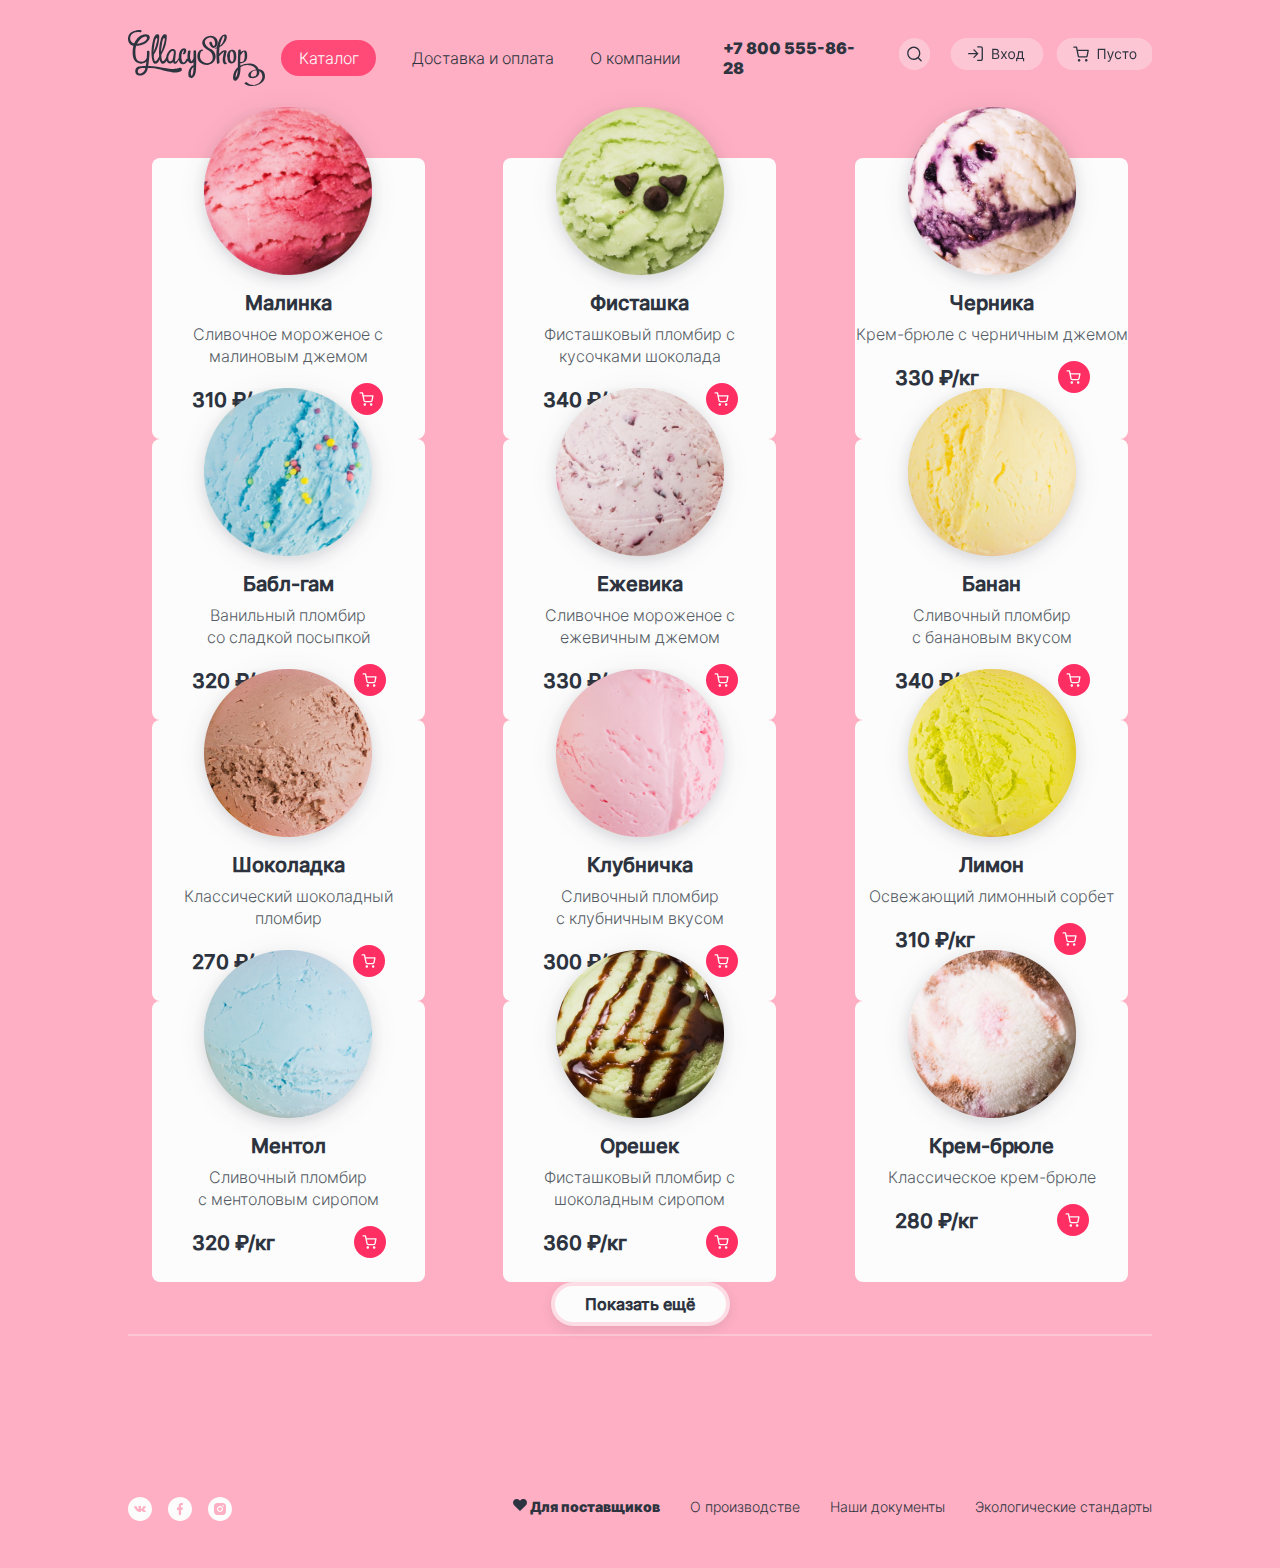
==== ice_cream_card/katalog.html @ b9f2fcd9 "макет" ====
<!DOCTYPE html>
<html lang="ru">
<head>
    <meta charset="UTF-8">
    <meta name="viewport" content="width=device-width, initial-scale=1.0">
    <title>Ice cream</title>
    <link rel="stylesheet" href="style.css">
</head>

<body>

    <header class="header">
        <div class="header-inner">
            <img class="header-inner__logo" src="images/header/logo.svg" alt="">

            <nav class="header-nav">
                <button id="header-nav__active" class="header-nav__link">Каталог</button>
                <a class="header-nav__link" href="#">Доставка и оплата</a>
                <a class="header-nav__link" href="#">О компании</a>
            </nav>

            <div class="header-authorization">
                <div class="header-authorization__phone">+7 800 555-86-28</div>
                <button class="header-authorization__search"></button>
                <button class="header-authorization__entrance"></button>
                <button class="header-authorization__basket"></button>
            </div> 
        </div> <!--header-inner-->
    </header>
    
    <div class="card-container">

        <div class="card-item">
            <div class="card-item__img">
                <img src="images/main/card/ice_cream1.svg" alt="">
            </div>
            <div class="card-item__title">Малинка</div>
            <div class="card-item__text">Сливочное мороженое с малиновым джемом</div>
            <div class="card-item__price_block">
                <span class="card-item__price">310 ₽/кг</span>
                <button class="card-item__btn">
                    <img src="images/main/card/icon.svg" alt="">
                </button>
            </div>
        </div>

        <div class="card-item">
            <div class="card-item__img">
                <img src="images/main/card/ice_cream2.svg" alt="">
            </div>
            <div class="card-item__title">Фисташка</div>
            <div class="card-item__text">Фисташковый пломбир с кусочками шоколада</div>
            <div class="card-item__price_block">
                <span class="card-item__price">340 ₽/кг</span>
                <button class="card-item__btn">
                    <img src="images/main/card/icon.svg" alt="">
                </button>
            </div>
        </div>

        <div class="card-item">
            <div class="card-item__img">
                <img src="images/main/card/ice_cream3.svg" alt="">
            </div>
            <div class="card-item__title">Черника</div>
            <div class="card-item__text">Крем-брюле с черничным джемом</div>
            <div class="card-item__price_block">
                <span class="card-item__price">330 ₽/кг</span>
                <button class="card-item__btn">
                    <img src="images/main/card/icon.svg" alt="">
                </button>
            </div>
        </div>

        <div class="card-item">
            <div class="card-item__img">
                <img src="images/main/card/ice_cream4.svg" alt="">
            </div>
            <div class="card-item__title">Бабл-гам</div>
            <div class="card-item__text">Ванильный пломбир <br> со сладкой посыпкой</div>
            <div class="card-item__price_block">
                <span class="card-item__price">320 ₽/кг</span>
                <button class="card-item__btn">
                    <img src="images/main/card/icon.svg" alt="">
                </button>
            </div>
        </div>

        <div class="card-item">
            <div class="card-item__img">
                <img src="images/main/card/ice_cream5.svg" alt="">
            </div>
            <div class="card-item__title">Ежевика</div>
            <div class="card-item__text">Сливочное мороженое с ежевичным джемом</div>
            <div class="card-item__price_block">
                <span class="card-item__price">330 ₽/кг</span>
                <button class="card-item__btn">
                    <img src="images/main/card/icon.svg" alt="">
                </button>
            </div>
        </div>

        <div class="card-item">
            <div class="card-item__img">
                <img src="images/main/card/ice_cream6.svg" alt="">
            </div>
            <div class="card-item__title">Банан</div>
            <div class="card-item__text">Сливочный пломбир <br> с банановым вкусом</div>
            <div class="card-item__price_block">
                <span class="card-item__price">340 ₽/кг</span>
                <button class="card-item__btn">
                    <img src="images/main/card/icon.svg" alt="">
                </button>
            </div>
        </div>

        <div class="card-item">
            <div class="card-item__img">
                <img src="images/main/card/ice_cream7.svg" alt="">
            </div>
            <div class="card-item__title">Шоколадка</div>
            <div class="card-item__text">Классический шоколадный пломбир</div>
            <div class="card-item__price_block">
                <span class="card-item__price">270 ₽/кг</span>
                <button class="card-item__btn">
                    <img src="images/main/card/icon.svg" alt="">
                </button>
            </div>
        </div>

        <div class="card-item">
            <div class="card-item__img">
                <img src="images/main/card/ice_cream8.svg" alt="">
            </div>
            <div class="card-item__title">Клубничка</div>
            <div class="card-item__text">Сливочный пломбир <br> с клубничным вкусом</div>
            <div class="card-item__price_block">
                <span class="card-item__price">300 ₽/кг</span>
                <button class="card-item__btn">
                    <img src="images/main/card/icon.svg" alt="">
                </button>
            </div>
        </div>

        <div class="card-item">
            <div class="card-item__img">
                <img src="images/main/card/ice_cream9.svg" alt="">
            </div>
            <div class="card-item__title">Лимон</div>
            <div class="card-item__text">Освежающий лимонный сорбет</div>
            <div class="card-item__price_block">
                <span class="card-item__price">310 ₽/кг</span>
                <button class="card-item__btn">
                    <img src="images/main/card/icon.svg" alt="">
                </button>
            </div>
        </div>

        <div class="card-item">
            <div class="card-item__img">
                <img src="images/main/card/ice_cream10.svg" alt="">
            </div>
            <div class="card-item__title">Ментол</div>
            <div class="card-item__text">Сливочный пломбир <br> с ментоловым сиропом</div>
            <div class="card-item__price_block">
                <span class="card-item__price">320 ₽/кг</span>
                <button class="card-item__btn">
                    <img src="images/main/card/icon.svg" alt="">
                </button>
            </div>
        </div>

        <div class="card-item">
            <div class="card-item__img">
                <img src="images/main/card/ice_cream11.svg" alt="">
            </div>
            <div class="card-item__title">Орешек</div>
            <div class="card-item__text">Фисташковый пломбир с шоколадным сиропом</div>
            <div class="card-item__price_block">
                <span class="card-item__price">360 ₽/кг</span>
                <button class="card-item__btn">
                    <img src="images/main/card/icon.svg" alt="">
                </button>
            </div>
        </div>

        <div class="card-item">
            <div class="card-item__img">
                <img src="images/main/card/ice_cream12.svg" alt="">
            </div>
            <div class="card-item__title">Крем-брюле</div>
            <div class="card-item__text">Классическое крем-брюле </div>
            <div class="card-item__price_block">
                <span class="card-item__price">280 ₽/кг</span>
                <button class="card-item__btn">
                    <img src="images/main/card/icon.svg" alt="">
                </button>
            </div>
        </div>

        <div class="pagination">
            <button class="pagination_btn">Показать ещё</button>
        </div>

        <hr class="line">

    </div> <!--Container-->

    <footer class="footer">

        <!--поменять ссылки на btn или img -->

        <div class="social">

            <a class="social_item" href="#">
                <svg width="24" height="24" viewBox="0 0 24 24" fill="none" xmlns="http://www.w3.org/2000/svg">
                <path fill-rule="evenodd" clip-rule="evenodd" d="M24 12C24 18.6274 18.6274 24 12 24C5.37258 24 0 18.6274 0 12C0 5.37258 5.37258 0 12 0C18.6274 0 24 5.37258 24 12ZM12.5884 14.9749H11.8711C11.8711 14.9749 10.2885 15.0584 8.89479 13.7867C7.37486 12.3995 6.03249 9.64702 6.03249 9.64702C6.03249 9.64702 5.95511 9.46654 6.03917 9.3793C6.13366 9.28121 6.39106 9.27493 6.39106 9.27493L8.10567 9.26508C8.10567 9.26508 8.26727 9.28878 8.38294 9.36317C8.47824 9.42457 8.53167 9.53936 8.53167 9.53936C8.53167 9.53936 8.80878 10.1536 9.17581 10.7093C9.89212 11.7942 10.2258 12.0315 10.469 11.9152C10.8233 11.7458 10.7171 10.3816 10.7171 10.3816C10.7171 10.3816 10.7236 9.88646 10.5387 9.66601C10.3955 9.4951 10.1254 9.44527 10.0062 9.43128C9.90971 9.42 10.0681 9.22367 10.2733 9.13558C10.5819 9.00308 11.1268 8.99551 11.7706 9.00136C12.2722 9.00579 12.4165 9.0332 12.6127 9.07475C13.0677 9.17105 13.0536 9.47963 13.0229 10.1454C13.0138 10.3444 13.0032 10.5752 13.0032 10.8418C13.0032 10.9018 13.0012 10.9657 12.9991 11.0315C12.9885 11.3725 12.9763 11.7629 13.2324 11.908C13.3637 11.9822 13.6849 11.9191 14.4884 10.7233C14.8693 10.1566 15.1549 9.49024 15.1549 9.49024C15.1549 9.49024 15.2173 9.37145 15.3142 9.32048C15.4134 9.26851 15.5472 9.2845 15.5472 9.2845L17.3515 9.27465C17.3515 9.27465 17.8937 9.21796 17.9815 9.43242C18.0735 9.65758 17.7788 10.1833 17.0417 11.0444C16.3463 11.8567 16.006 12.1587 16.0328 12.4236C16.0527 12.6198 16.2739 12.7957 16.7015 13.1436C17.5897 13.8661 17.8264 14.2455 17.8827 14.3357C17.8872 14.343 17.8906 14.3484 17.893 14.3519C18.2905 14.9296 17.4522 14.9749 17.4522 14.9749L15.8497 14.9944C15.8497 14.9944 15.5053 15.0543 15.0521 14.7814C14.8151 14.6388 14.5833 14.406 14.3626 14.1842C14.0251 13.8451 13.7131 13.5316 13.4469 13.6056C13.0002 13.7298 13.0143 14.5734 13.0143 14.5734C13.0143 14.5734 13.0175 14.7536 12.9157 14.8495C12.8051 14.954 12.5884 14.9749 12.5884 14.9749Z" fill="#FCFCFC"/>
                </svg>
            </a>

            <a class="social_item" href="#">
                <svg width="24" height="24" viewBox="0 0 24 24" fill="none" xmlns="http://www.w3.org/2000/svg">
                <path fill-rule="evenodd" clip-rule="evenodd" d="M24 12C24 18.6274 18.6274 24 12 24C5.37258 24 0 18.6274 0 12C0 5.37258 5.37258 0 12 0C18.6274 0 24 5.37258 24 12ZM14.4286 12.9H13V18H10.7143V12.9H9V10.5H10.7143V8.82C10.7143 6.9942 11.816 6 13.3674 6C14.1103 6 14.8137 6.0582 15 6.084V8.1H14.1429C13 8.1 13 8.682 13 9.3V10.5H15L14.4286 12.9Z" fill="#FCFCFC"/>
                </svg>
            </a>

            <a class="social_item" href="#">
                <svg width="24" height="24" viewBox="0 0 24 24" fill="none" xmlns="http://www.w3.org/2000/svg">
                <path fill-rule="evenodd" clip-rule="evenodd" d="M24 12C24 18.6274 18.6274 24 12 24C5.37258 24 0 18.6274 0 12C0 5.37258 5.37258 0 12 0C18.6274 0 24 5.37258 24 12ZM14.4732 6.036C13.8336 6.006 13.6302 6 12 6C10.3698 6 10.1664 6.0078 9.5268 6.036C8.8872 6.066 8.4528 6.1662 8.07 6.315C7.66946 6.46544 7.3066 6.70154 7.0068 7.0068C6.70128 7.30639 6.46514 7.66931 6.315 8.07C6.1662 8.4528 6.066 8.8872 6.036 9.5268C6.006 10.1664 6 10.3698 6 12C6 13.6302 6.0078 13.8336 6.036 14.4732C6.066 15.1122 6.1662 15.5478 6.315 15.93C6.46556 16.3305 6.70164 16.6933 7.0068 16.9932C7.30652 17.2986 7.6694 17.5347 8.07 17.685C8.4528 17.8332 8.8878 17.934 9.5268 17.964C10.1664 17.994 10.3698 18 12 18C13.6302 18 13.8336 17.9922 14.4732 17.964C15.1122 17.934 15.5478 17.8332 15.93 17.685C16.3304 17.5343 16.6932 17.2982 16.9932 16.9932C17.2987 16.6936 17.5348 16.3307 17.685 15.93C17.8332 15.5472 17.934 15.1122 17.964 14.4732C17.994 13.8336 18 13.6302 18 12C18 10.3698 17.9922 10.1664 17.964 9.5268C17.934 8.8878 17.8332 8.4522 17.685 8.07C17.5344 7.66955 17.2983 7.30674 16.9932 7.0068C16.6596 6.6738 16.326 6.4674 15.93 6.315C15.5472 6.1662 15.1122 6.066 14.4732 6.036ZM9.87868 9.87868C10.4413 9.31607 11.2044 9 12 9C12.7956 9 13.5587 9.31607 14.1213 9.87868C14.6839 10.4413 15 11.2044 15 12C15 12.7956 14.6839 13.5587 14.1213 14.1213C13.5587 14.6839 12.7956 15 12 15C11.2044 15 10.4413 14.6839 9.87868 14.1213C9.31607 13.5587 9 12.7956 9 12C9 11.2044 9.31607 10.4413 9.87868 9.87868ZM15.6803 8.31967C15.821 8.46032 15.9 8.65109 15.9 8.85C15.9 9.04891 15.821 9.23968 15.6803 9.38033C15.5397 9.52098 15.3489 9.6 15.15 9.6C14.9511 9.6 14.7603 9.52098 14.6197 9.38033C14.479 9.23968 14.4 9.04891 14.4 8.85C14.4 8.65109 14.479 8.46032 14.6197 8.31967C14.7603 8.17902 14.9511 8.1 15.15 8.1C15.3489 8.1 15.5397 8.17902 15.6803 8.31967ZM13.2728 10.7272C12.9352 10.3896 12.4774 10.2 12 10.2C11.5226 10.2 11.0648 10.3896 10.7272 10.7272C10.3896 11.0648 10.2 11.5226 10.2 12C10.2 12.4774 10.3896 12.9352 10.7272 13.2728C11.0648 13.6104 11.5226 13.8 12 13.8C12.4774 13.8 12.9352 13.6104 13.2728 13.2728C13.6104 12.9352 13.8 12.4774 13.8 12C13.8 11.5226 13.6104 11.0648 13.2728 10.7272Z" fill="#FCFCFC"/>
                </svg>
            </a>

            <div class="about_us">
                <div class="about_us_active">
                    <svg width="14" height="14" viewBox="0 0 14 14" fill="none" xmlns="http://www.w3.org/2000/svg">
                    <path d="M12.8909 1.99447C12.5504 1.65381 12.1461 1.38357 11.7011 1.19919C11.2562 1.01482 10.7792 0.919922 10.2976 0.919922C9.8159 0.919922 9.33896 1.01482 8.89399 1.19919C8.44901 1.38357 8.04473 1.65381 7.70422 1.99447L6.99756 2.70114L6.29089 1.99447C5.6031 1.30668 4.67025 0.920278 3.69756 0.920278C2.72487 0.920278 1.79202 1.30668 1.10422 1.99447C0.416428 2.68227 0.0300293 3.61512 0.0300293 4.58781C0.0300293 5.56049 0.416428 6.49334 1.10422 7.18114L1.81089 7.88781L6.99756 13.0745L12.1842 7.88781L12.8909 7.18114C13.2316 6.84064 13.5018 6.43635 13.6862 5.99138C13.8705 5.5464 13.9654 5.06946 13.9654 4.58781C13.9654 4.10615 13.8705 3.62921 13.6862 3.18424C13.5018 2.73926 13.2316 2.33498 12.8909 1.99447Z" fill="#2D3440"/>
                    </svg>
                    Для поставщиков</div>
                <div class="about_us_text">О производстве</div>
                <div class="about_us_text">Наши документы</div>
                <div class="about_us_text">Экологические стандарты</div>
            </div>

        </div> <!--social-->

    </footer> 

</body>

</html>
---- ice_cream_card/style.css ----
* {
    box-sizing: border-box;
}

button {
    border: none;
    cursor: pointer;
}

@font-face {
	font-family: 'Inter-Light'; 
	src: url(fonts/Inter/Inter-Light.otf);
}

@font-face {
	font-family: 'Inter-Medium'; 
	src: url(fonts/Inter/Inter-Medium.otf);
}

@font-face {
	font-family: 'Inter-Black'; 
	src: url(fonts/Inter/Inter-Black.otf);
}

body {
    background-color: #FEAFC3;
    margin: 0;
    padding: 0 10%;
}


/* Header */
    
.header {
    width: 100%;
    padding-top: 30px;
}

.header-inner {
    width: 100%;
    display: flex;
    align-items: center;
}

.header-inner__logo {
    width: 137px;
    height: 56px;
}

.header-nav {
    width: 50%;
}

.header-nav__link {
    margin: 0 16px;
    font-family: 'Inter-Light';
    font-style: normal;
    font-weight: 400;
    font-size: 16px;
    line-height: 20px;
    text-decoration: none;
    cursor: pointer;
    color: #2D3440;
}

.header-nav__link_ , #header-nav__active {
    width: 95px;
    height: 36px;
    color: #FCFCFC;
    background: #FF4A78;
    border-radius: 26px;
}

.header-authorization {
    width: 50%;
    display: flex;
    justify-content: end;
}

.header-authorization__phone {
    padding: 0 14px;
    display: flex;
    align-items: center;
    font-family: 'Inter-Black';
    font-style: normal;
    font-weight: 700;
    font-size: 16px;
    line-height: 20px;
    color: #2D3440;
}

.header-authorization__search {
    margin: 0 14px;
    width: 32px;
    height: 32px;
    background: url("../ice_cream_card/images/header/search.svg") no-repeat center;
}

.header-authorization__entrance {
    width: 108px;
    height: 32px;
    background: url("../ice_cream_card/images/header/entrance.svg") no-repeat center;
}

.header-authorization__basket {
    width: 105px;
    height: 32px;
    background: url(../ice_cream_card/images/header/basket.svg) no-repeat center;
}

/* Main page */

.mainPage {
    display: flex;
    width: 100%;
    flex-wrap: wrap;
}

/* 1 */

.mainPage1 {
    width: 40%;
    display: flex;
    align-items: center;
    flex-wrap: wrap;
    padding: 12% 0 10% 4%;
    min-width: 486px;
}

.mainPage1-title {
    font-family: 'Inter-Black';
    font-style: normal;
    font-weight: 900;
    font-size: 36px;
    line-height: 46px;
    color: #2D3440;
}

.mainPage1-description {
    font-family: 'Inter-Light';
    font-style: normal;
    font-weight: 400;
    font-size: 18px;
    line-height: 24px;
    color: #2D3440;
}

.mainPage1-btn {
    width: 139px;
    height: 44px;

    background: #FCFCFC;
    border: 4px solid rgba(254, 175, 195, 0.4);
    box-shadow: 0px 4px 12px rgb(45 52 64 / 10%);
    border-radius: 26px;
    font-family: 'Inter-Medium';
    font-style: normal;
    font-weight: 700;
    font-size: 16px;
    line-height: 20px;

    text-align: center;
    color: #2D3440;
}

/* 2 */
.mainPage2 {
    display: flex;
    width: 60%;
}

/* Img */

.mainPage2-img-arrow__left {
    position: absolute;
    width: 38px;
    height: 38px;
    margin-top: 300px;
    margin-left: 3px;

    z-index: 1;
    background: url(../ice_cream_card/images/main/mainPage/arrow-left.svg) no-repeat center;
}

.mainPage2-img-arrow__right {
    position: absolute;
    width: 38px;
    height: 38px;
    margin-top: 300px;
    margin-left: 314px;

    z-index: 1;
    background: url(../ice_cream_card/images/main/mainPage/arrow-right.svg) no-repeat center;
}


.mainPage2-container {
    width: 100%;
    align-items: center;
    display: flex;
    padding-left: 90px;
    gap: 80px;
    position: relative;
}

.mainPage2-img__first,
.mainPage2-img__second,
.mainPage2-img__third
{
    position: relative;
}

.mainPage2-img__product1 {
    margin-left: 21px;
    margin-top: 61px;
}

.mainPage2-img__background1 {
    position: absolute;
    margin-left: 21px;
    top: 163px;

    width: 312px;
    height: 312px;
    border-radius: 50%;
    background: #FFCBD8;
    z-index: -1;
}

.mainPage2-img__background2 {
    position: absolute;
    width: 100px;
    height: 100px;
    border-radius: 50%;
    display:inline-block;

    background: #FFCBD8;
    opacity: 0.4;
}

.mainPage2-img__second,
.mainPage2-img__third {
    height: 165px;
    padding-top: 30px;
}

.mainPage2-img__background2 {
    position: absolute;
    z-index: -1;
    top: 36%;
    right: -30%;
}

/* Social */

.mainPage2-social {
    width: 100px;
    gap: 12px;
    display: flex;
    position: absolute;
    bottom: 0;
    right: 0px;
}

/* Banner */

.banner {
    margin: 5% 0;
    display: flex;
    justify-content: space-between;
    column-gap: 15px;
    flex-wrap: wrap;
    gap: 20px;
}

.banner-container {
    display: flex;
    width: 570px;
    height: 268px;
    background: #FF7799;
    border-radius: 16px; 
}

.banner-container__1-part {
    width: 354px;
}

.banner-container__title {
    padding: 40px 0 0 40px;

    font-family: 'Inter-Medium';
    font-style: normal;
    font-weight: 700;
    font-size: 24px;
    line-height: 30px;

    color: #2D3440;
}

.banner-container__description {
    padding: 16px 0 0 40px;
    font-family: 'Inter-Light';
    font-style: normal;
    font-weight: 400;
    font-size: 16px;
    line-height: 22px;

    color: #2D3440;
}

.banner-container__btn {
    width: 176px;
    height: 44px;
    margin: 32px 0 0 40px;

    background: #FCFCFC;
    border: 4px solid rgba(254, 175, 195, 0.4);
    box-shadow: 0px 4px 12px rgb(45 52 64 / 10%);
    border-radius: 26px;
    font-family: 'Inter-Medium';
    font-style: normal;
    font-weight: 700;
    font-size: 16px;
    line-height: 20px;

    text-align: center;
    color: #2D3440;
}

.banner-img {
    position: relative;
    height: 100%;
    width: 216px;
}

.banner-imgPhoto {
    position: absolute;
    top: 28px;
    right: 15px;
    height: 240px;
}


/* h2 */

h2 {
    margin-top: 9%;
    text-align: center;
    font-family: 'Inter-Black';
    font-style: normal;
    font-weight: 900;
    font-size: 32px;
    line-height: 46px;
    color: #2D3440;
}

/* Card */

.card-container {
    padding: 7% 0;
    display: flex;    
    flex-wrap: wrap;    
    column-gap: 3%;
}

.card-item {
    margin: auto;
    width: 273px;
    height: 281px;
    background: #FCFCFC;
    border-radius: 8px;
}

.card-item__img {
    height: 117px;
}

.card-item__img img {
    display:block;
    margin:auto;
    position: relative;
    top: -51px;
    filter: drop-shadow(0px 4px 12px rgba(45, 52, 64, 0.1));
}

.card-item__title {
    margin-top: 16px;
    text-align: center;
    color: #2D3440;
    font-family: 'Inter-Medium';
    font-style: normal;
    font-weight: 700;
    font-size: 20px;
    line-height: 24px;
}

.card-item__text {
    margin-top: 8px;
    text-align: center;
    color: #565C66;
    font-family: 'Inter-Light';
    font-style: normal;
    font-weight: 400;
    font-size: 16px;
    line-height: 22px;
}

.card-item__price_block {
    display: flex;
    align-items: center;
    margin-top: 15px;
}

.card-item__price {
    margin-left: 40px;
    margin-right: 73px;
    font-family: 'Inter-Medium';
    font-style: normal;
    font-weight: 700;
    font-size: 20px;
    line-height: 24px;
}

.card-item__btn {
    border: none;
    background-color: #FCFCFC;
    cursor: pointer;
}

/* Description */

.description-container {
    display: flex;
}

.description-background {
    width: 100%;
    position: relative;
}

.description-img {
    width: 100%;
}

.description-board {
    position: absolute;

    width: 1170px;
    height: 453px;
    background: #FCFCFC;
    border-radius: 16px;
    top: 4.5%;
    left: 2%;
}

.description-board__title {
    font-family: 'Inter-Black';
    text-align: center;
    padding: 5% 0;
    font-style: normal;
    font-weight: 900;
    font-size: 32px;
    line-height: 46px;
    color: #2D3440;
}

.description-board__icon {
    padding: 0 4%;
    column-gap: 2%;
    height: 50%;
    display: flex;
    flex-wrap: wrap;
    align-items: center;
}

.description-board__item {
    width: 49%;
    display: flex;
}

.description-board__iconImg {
    padding: 0 4%;
}

.description-board__text {
    font-family: 'Inter-Light';
    font-style: normal;
    font-weight: 400;
    font-size: 16px;
    line-height: 22px;

    color: #565C66;
}

/* Novosti */

.novosti-container {
    display: flex;
    justify-content: space-between;
    column-gap: 15px;
    flex-wrap: wrap;
    gap: 20px;
    padding: 4% 0;
}

.novosti {
    display: flex;
    width: 570px;
    height: 220px;
}

.novosti-title {
    position: absolute;
    padding: 2% 0 2% 2%;
    font-family: 'Inter-Light';
    font-style: normal;
    font-weight: 400;
    font-size: 16px;
    line-height: 20px;

    color: #565C66;
}

.novosti-text {
    position: absolute;
    padding: 5% 0 0 2%;
    font-family: 'Inter-Medium';
    font-style: normal;
    font-weight: 700;
    font-size: 24px;
    line-height: 30px;

    color: #2D3440;
}

.novosti-mail {
    display: flex;
}

.novosti-mail__img2 {
    position: absolute;
    padding: 0.5% 0.2% 0 0.4%;
}

.novosti-mail__subscription {
    padding: 2% 0 2% 2%;
    position: absolute;
    font-family: 'Inter-Light';
    font-style: normal;
    font-weight: 400;
    font-size: 16px;
    line-height: 22px;

    color: #565C66;
}

.novosti-mail__input {
    position: absolute;
    padding: 9% 2% 0 2%;
}

.novosti-mail__input-email {
    padding: 0 2% 0 3%;
    width: 332px;
    height: 48px;
    
    border: 1px solid #B9B9B9;
    outline: none;
    border-radius: 4px;
    font-family: 'Inter-Light';
    font-style: normal;
    font-weight: 400;
    font-size: 16px;
    line-height: 20px;
}

.novosti-mail__btn {
    margin-left: 12px;
    font-family: 'Inter-Medium';
    font-style: normal;
    font-weight: 700;
    font-size: 16px;
    line-height: 20px;
    color: #FCFCFC;
    
    width: 152px;
    height: 44px;
    background: #FF2F64;
    border: 4px solid rgba(255, 47, 100, 0.3);
    box-shadow: 0px 4px 12px rgba(45, 52, 64, 0.1);
    border-radius: 26px;
}

/* Delivery-container */

.delivery-background {
    display: flex;
    width: 1216px;
    height: 555px;
    background: url(./images/main/delivery/delivery_background1.png) no-repeat;
}

.delivery-block1 {
    width: 50%;
}

.delivery-block1__title {
    padding: 27% 0 0 17%;

    font-family: 'Inter-Black';
    font-style: normal;
    font-weight: 900;
    font-size: 32px;
    line-height: 46px;

    color: #2D3440;
}

.delivery-block1__text {
    padding: 7% 0 0 17%;
    font-family: 'Inter-Light';
    font-style: normal;
    font-weight: 400;
    font-size: 16px;
    line-height: 22px;

    color: #565C66;
}

.delivery-block2 {
    display: flex;
    width: 50%;
    padding: 5% 0 0 3%;
}

.delivery-block2__backgroundInput {
    width: 500px;
    height: 406px;

    background: #FCFCFC;
    box-shadow: 0px 15px 40px rgba(45, 52, 64, 0.12);
    border-radius: 8px;
}

.delivery-block2__title {
    padding: 8% 0 5% 6%;
    font-family: 'Inter-Light';
    font-style: normal;
    font-weight: 400;
    font-size: 16px;
    line-height: 22px;

    color: #565C66;
}

.delivery-block2__date_tel__inputLabel {
    display: flex;
    padding-left: 6%;
}

.delivery-block2__date_tel {
    padding-right: 14%;
}

.delivery-block2__label_date,
.delivery-block2__label_tel,
.delivery-block2__address_label {
    font-family: 'Inter-Medium';
    font-style: normal;
    font-weight: 700;
    font-size: 16px;
    line-height: 20px;

    color: #2D3440;
}

.delivery-block2__input_date, 
.delivery-block2__input_tel,
.delivery-block2__address_input {

    display: block;
    padding-left: 6%;
    outline: none;
    height: 48px;
    border: 1px solid #B9B9B9;
    border-radius: 4px;
    background: #FFFFFF;

    font-family: 'Inter-Light';
    font-style: normal;
    font-weight: 400;
    font-size: 16px;
    line-height: 20px;

    color: #B9B9B9;
}

.delivery-block2__address {
    padding: 3% 0 0 6%;
}

.delivery-block2__address_input {
    padding: 0 43% 0 3%;
} 

.delivery-block2__btn-container {
    height: 146px;
    display: flex;
    justify-content: center;
    align-items: center;
}

.delivery-block2__btn {
    font-family: 'Inter-Medium';
    font-style: normal;
    font-weight: 700;
    font-size: 16px;
    line-height: 20px;
    color: #FCFCFC;

    width: 152px;
    height: 44px;
    background: #FF2F64;
    border: 4px solid rgba(255, 47, 100, 0.3);
    box-shadow: 0px 4px 12px rgba(45, 52, 64, 0.1);
    border-radius: 26px;
}

/* Feedback */

.feedback-container {
    margin-top: 8%;
    padding: 5% 0 0 5%;
    display: flex;
    width: 1216px;
    height: 512px;
    background: url(./images/main/feedback/feedback.png) no-repeat;
}

.feedback {
    width: 343px;
    height: 382px;

    background: #FCFCFC;
    box-shadow: 0px 8px 16px rgba(45, 52, 64, 0.12);
    border-radius: 8px;
}

.feedback-address {
    padding: 10% 0 10% 10%;
    font-family: 'Inter-Light';
    font-style: normal;
    font-weight: 400;
    font-size: 16px;
    line-height: 22px;
    color: #565C66;
}

span {
    font-family: 'Inter-Medium';
    font-style: normal;
    font-weight: 700;
    font-size: 20px;
    line-height: 24px;
    color: #2D3440;
}

.feedback-address__working_mode {
    font-family: 'Inter-Light';
    font-style: normal;
    font-weight: 400;
    font-size: 14px;
    line-height: 20px;

    color: #565C66;
}

.feedback-container__btn {
    display: flex;
    justify-content: center;
    align-items: center;
}

.feedback-btn {
    width: 250px;
    height: 46px;

    font-family: 'Inter-Medium';
    font-style: normal;
    font-weight: 700;
    font-size: 16px;
    line-height: 20px;
    color: #FCFCFC;

    background: #FF2F64;
    border: 4px solid rgba(255, 47, 100, 0.3);
    box-shadow: 0px 4px 12px rgba(45, 52, 64, 0.1);
    border-radius: 26px;
}

/* Pagination */

.pagination {
    width: 1366px;
    display: flex;
    align-items: center;
    flex-direction: column;
}

.pagination_btn {
    background: #FCFCFC;
    border: 4px solid rgba(254, 175, 195, 0.4);
    box-shadow: 0px 4px 12px rgb(45 52 64 / 10%);
    border-radius: 26px;
    font-family: 'Inter-Medium';
    font-style: normal;
    font-weight: 700;
    font-size: 16px;
    line-height: 20px;
    text-align: center;
    color: #2D3440;
    width: 179px;
    height: 44px;
}

.line {
    width: 1170px;
    height: 0px;
    border: 1px solid rgba(252, 252, 252, 0.3);
}

/* Footer */

.footer {
    width: 100%;
    height: 153px;
    padding-top: 8%;
}

.social {
    display: flex;    
    column-gap: 16px;
}

.social_item {    
    text-decoration: none;
    cursor: pointer;
}

.about_us {
    width: 100%;
    justify-content: end;
    column-gap: 30px;
    display: flex;
}

.about_us_active {
    font-family: 'Inter-Black';
    font-style: normal;
    font-weight: 700;
    font-size: 14px;
    line-height: 20px;
    color: #2D3440;
}

.about_us_text {
    color: #2D3440;
    font-family: 'Inter-Light';
    font-style: normal;
    font-weight: 400;
    font-size: 14px;
    line-height: 20px;
}
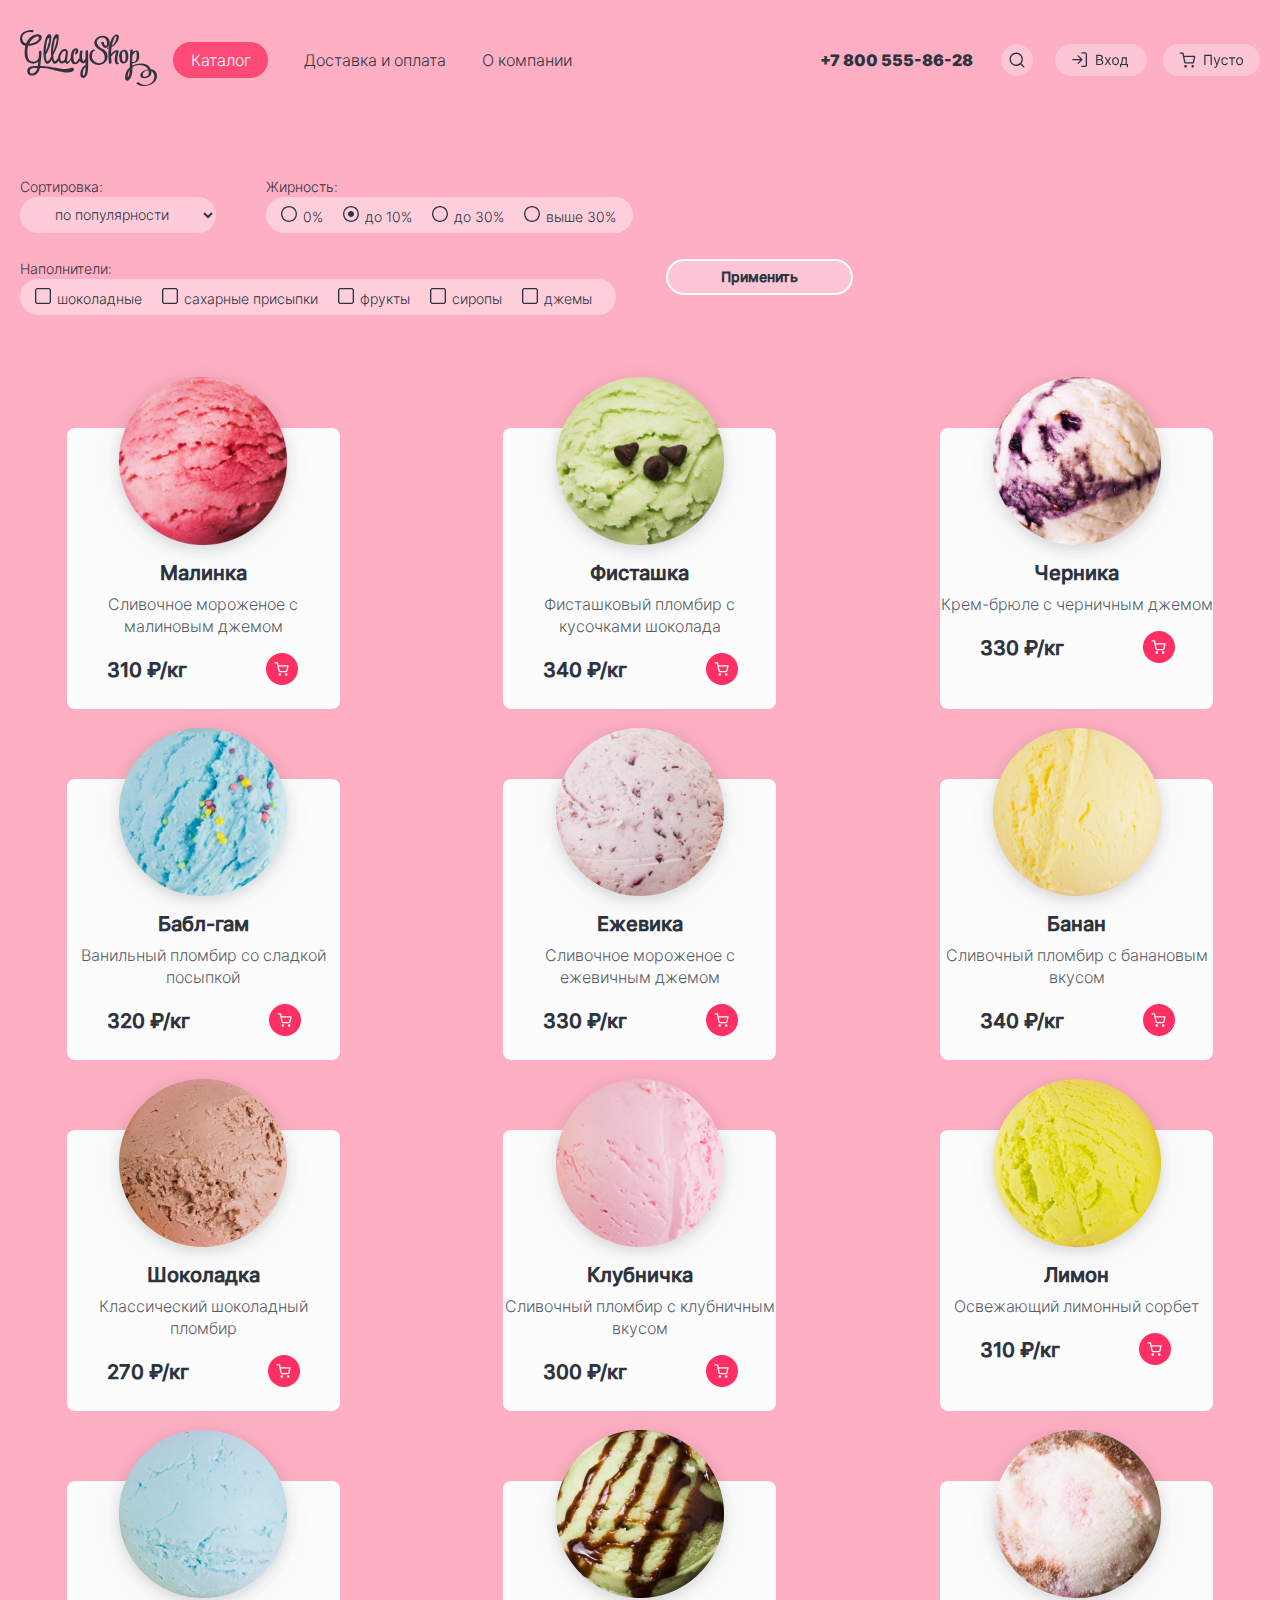
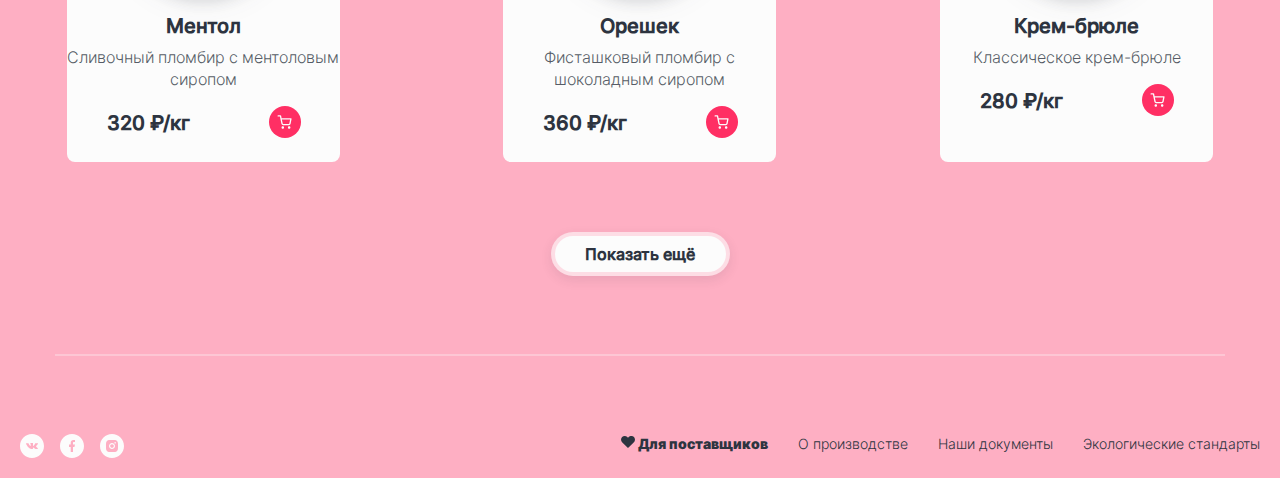
==== commit 3f321efd: "add api" ====
--- a/ice_cream_card/katalog.html
+++ b/ice_cream_card/katalog.html
@@ -11,8 +11,9 @@
 
     <header class="header">
         <div class="header-inner">
-            <img class="header-inner__logo" src="images/header/logo.svg" alt="">
-
+            <a href="./index.html">
+                <img class="header-inner__logo" src="images/header/logo.svg" alt="">
+            </a>
             <nav class="header-nav">
                 <button id="header-nav__active" class="header-nav__link">Каталог</button>
                 <a class="header-nav__link" href="#">Доставка и оплата</a>
@@ -22,187 +23,106 @@
             <div class="header-authorization">
                 <div class="header-authorization__phone">+7 800 555-86-28</div>
                 <button class="header-authorization__search"></button>
-                <button class="header-authorization__entrance"></button>
-                <button class="header-authorization__basket"></button>
+                <a class="header-authorization__entrance" href="auth/index_entrance.html"></a>
+                <button class="header-authorization__basketButton"></button>
             </div> 
+
+            <button class="burger" type="button" id="navToggle">
+                <span class="burger__item">Menu</span>
+            </button>
+
+            <!-- <div class="header-authorization__basket">
+                <div class="header-authorization__basket__background"></div>
+            </div> -->
+            
         </div> <!--header-inner-->
     </header>
+
+    <div class="filter-container">
+        
+        <form class="filter">
+            <div class="filter-sorting">
+                <div class="filter-title">Сортировка:</div>
+                <div class="filter-block">
+                    <select class="filter-block__select">
+                        <option selected>по популярности</option>
+                        <option>сначала недорогие</option>
+                        <option>сначала дорогие</option>
+                        <option>по жирности</option>
+                    </select>
+                </div>
+            </div>
+
+            <div class="filter-fat_content">
+                <div class="filter-title">Жирность:</div>
+                    <div class="filter-block filter-block__opacity">
+
+                        <div class="filter-block__inputLabel">
+                            <input class="filter-block__input" type="radio" name="fat_content" value="0" id="fat_content-0">
+                            <label class="filter-block__label" for="fat_content-0">0%</label>
+                        </div>
+
+                        <div class="filter-block__inputLabel">
+                            <input class="filter-block__input" type="radio" name="fat_content" value="10" id="fat_content-10" checked>
+                            <label class="filter-block__label" for="fat_content-10">до 10%</label>
+                        </div>
+
+                        <div class="filter-block__inputLabel">
+                            <input class="filter-block__input" type="radio" name="fat_content" value="30" id="fat_content-30">
+                            <label class="filter-block__label" for="fat_content-30">до 30%</label>
+                        </div>
+                         
+                        <div class="filter-block__inputLabel">
+                            <input class="filter-block__input" type="radio" name="fat_content" value="31" id="fat_content-31">
+                            <label class="filter-block__label" for="fat_content-31">выше 30%</label>
+                        </div>
+
+                    </div>
+            </div>
+
+            <div class="filter-fillers">
+                <div class="filter-title">Наполнители:</div>
+                    <div class="filter-block filter-block__opacity">
+                        <div class="filter-block__fillers-form">
+
+                            <div class="filter-block__inputLabel">
+                                <input class="filter-block__input" type="checkbox" name="chocolate" id="filler-chocolate">
+                                <label for="filler-chocolate">шоколадные</label>
+                            </div>
+
+                            <div class="filter-block__inputLabel">
+                                <input class="filter-block__input" type="checkbox" name="sugar" id="filler-sugar">
+                                <label for="filler-sugar">сахарные присыпки</label>
+                            </div>
+
+                            <div class="filter-block__inputLabel">
+                                <input class="filter-block__input" type="checkbox" name="fruit" id="filler-fruit">
+                                <label for="filler-fruit">фрукты</label>
+                            </div>
+
+                            <div class="filter-block__inputLabel">
+                                <input class="filter-block__input" type="checkbox" name="syrup" id="filler-syrup">
+                                <label for="filler-syrup">сиропы</label>
+                            </div>
+
+                            <div class="filter-block__inputLabel">
+                                <input class="filter-block__input" type="checkbox" name="jam" id="filler-jam">
+                                <label for="filler-jam">джемы</label>
+                            </div>
+                        </div>
+
+                    </div>
+            </div>
+
+            <div class="filter-container-btn">
+                <button class="filter-btn" type="submit">Применить</button>
+            </div>
+        </form>
+    </div>
     
-    <div class="card-container">
+    <div class="card-container" data-role="submissive">
 
-        <div class="card-item">
-            <div class="card-item__img">
-                <img src="images/main/card/ice_cream1.svg" alt="">
-            </div>
-            <div class="card-item__title">Малинка</div>
-            <div class="card-item__text">Сливочное мороженое с малиновым джемом</div>
-            <div class="card-item__price_block">
-                <span class="card-item__price">310 ₽/кг</span>
-                <button class="card-item__btn">
-                    <img src="images/main/card/icon.svg" alt="">
-                </button>
-            </div>
-        </div>
-
-        <div class="card-item">
-            <div class="card-item__img">
-                <img src="images/main/card/ice_cream2.svg" alt="">
-            </div>
-            <div class="card-item__title">Фисташка</div>
-            <div class="card-item__text">Фисташковый пломбир с кусочками шоколада</div>
-            <div class="card-item__price_block">
-                <span class="card-item__price">340 ₽/кг</span>
-                <button class="card-item__btn">
-                    <img src="images/main/card/icon.svg" alt="">
-                </button>
-            </div>
-        </div>
-
-        <div class="card-item">
-            <div class="card-item__img">
-                <img src="images/main/card/ice_cream3.svg" alt="">
-            </div>
-            <div class="card-item__title">Черника</div>
-            <div class="card-item__text">Крем-брюле с черничным джемом</div>
-            <div class="card-item__price_block">
-                <span class="card-item__price">330 ₽/кг</span>
-                <button class="card-item__btn">
-                    <img src="images/main/card/icon.svg" alt="">
-                </button>
-            </div>
-        </div>
-
-        <div class="card-item">
-            <div class="card-item__img">
-                <img src="images/main/card/ice_cream4.svg" alt="">
-            </div>
-            <div class="card-item__title">Бабл-гам</div>
-            <div class="card-item__text">Ванильный пломбир <br> со сладкой посыпкой</div>
-            <div class="card-item__price_block">
-                <span class="card-item__price">320 ₽/кг</span>
-                <button class="card-item__btn">
-                    <img src="images/main/card/icon.svg" alt="">
-                </button>
-            </div>
-        </div>
-
-        <div class="card-item">
-            <div class="card-item__img">
-                <img src="images/main/card/ice_cream5.svg" alt="">
-            </div>
-            <div class="card-item__title">Ежевика</div>
-            <div class="card-item__text">Сливочное мороженое с ежевичным джемом</div>
-            <div class="card-item__price_block">
-                <span class="card-item__price">330 ₽/кг</span>
-                <button class="card-item__btn">
-                    <img src="images/main/card/icon.svg" alt="">
-                </button>
-            </div>
-        </div>
-
-        <div class="card-item">
-            <div class="card-item__img">
-                <img src="images/main/card/ice_cream6.svg" alt="">
-            </div>
-            <div class="card-item__title">Банан</div>
-            <div class="card-item__text">Сливочный пломбир <br> с банановым вкусом</div>
-            <div class="card-item__price_block">
-                <span class="card-item__price">340 ₽/кг</span>
-                <button class="card-item__btn">
-                    <img src="images/main/card/icon.svg" alt="">
-                </button>
-            </div>
-        </div>
-
-        <div class="card-item">
-            <div class="card-item__img">
-                <img src="images/main/card/ice_cream7.svg" alt="">
-            </div>
-            <div class="card-item__title">Шоколадка</div>
-            <div class="card-item__text">Классический шоколадный пломбир</div>
-            <div class="card-item__price_block">
-                <span class="card-item__price">270 ₽/кг</span>
-                <button class="card-item__btn">
-                    <img src="images/main/card/icon.svg" alt="">
-                </button>
-            </div>
-        </div>
-
-        <div class="card-item">
-            <div class="card-item__img">
-                <img src="images/main/card/ice_cream8.svg" alt="">
-            </div>
-            <div class="card-item__title">Клубничка</div>
-            <div class="card-item__text">Сливочный пломбир <br> с клубничным вкусом</div>
-            <div class="card-item__price_block">
-                <span class="card-item__price">300 ₽/кг</span>
-                <button class="card-item__btn">
-                    <img src="images/main/card/icon.svg" alt="">
-                </button>
-            </div>
-        </div>
-
-        <div class="card-item">
-            <div class="card-item__img">
-                <img src="images/main/card/ice_cream9.svg" alt="">
-            </div>
-            <div class="card-item__title">Лимон</div>
-            <div class="card-item__text">Освежающий лимонный сорбет</div>
-            <div class="card-item__price_block">
-                <span class="card-item__price">310 ₽/кг</span>
-                <button class="card-item__btn">
-                    <img src="images/main/card/icon.svg" alt="">
-                </button>
-            </div>
-        </div>
-
-        <div class="card-item">
-            <div class="card-item__img">
-                <img src="images/main/card/ice_cream10.svg" alt="">
-            </div>
-            <div class="card-item__title">Ментол</div>
-            <div class="card-item__text">Сливочный пломбир <br> с ментоловым сиропом</div>
-            <div class="card-item__price_block">
-                <span class="card-item__price">320 ₽/кг</span>
-                <button class="card-item__btn">
-                    <img src="images/main/card/icon.svg" alt="">
-                </button>
-            </div>
-        </div>
-
-        <div class="card-item">
-            <div class="card-item__img">
-                <img src="images/main/card/ice_cream11.svg" alt="">
-            </div>
-            <div class="card-item__title">Орешек</div>
-            <div class="card-item__text">Фисташковый пломбир с шоколадным сиропом</div>
-            <div class="card-item__price_block">
-                <span class="card-item__price">360 ₽/кг</span>
-                <button class="card-item__btn">
-                    <img src="images/main/card/icon.svg" alt="">
-                </button>
-            </div>
-        </div>
-
-        <div class="card-item">
-            <div class="card-item__img">
-                <img src="images/main/card/ice_cream12.svg" alt="">
-            </div>
-            <div class="card-item__title">Крем-брюле</div>
-            <div class="card-item__text">Классическое крем-брюле </div>
-            <div class="card-item__price_block">
-                <span class="card-item__price">280 ₽/кг</span>
-                <button class="card-item__btn">
-                    <img src="images/main/card/icon.svg" alt="">
-                </button>
-            </div>
-        </div>
-
-        <div class="pagination">
-            <button class="pagination_btn">Показать ещё</button>
-        </div>
-
-        <hr class="line">
+        Loading...
 
     </div> <!--Container-->
 
@@ -242,7 +162,7 @@
             </div>
 
         </div> <!--social-->
-
+        <script src="./script.js"></script>
     </footer> 
 
 </body>
--- a/ice_cream_card/style.css
+++ b/ice_cream_card/style.css
@@ -25,11 +25,10 @@
 body {
     background-color: #FEAFC3;
     margin: 0;
-    padding: 0 10%;
-}
-
-
-/* Header */
+}
+
+
+/*============= Header =================*/
     
 .header {
     width: 100%;
@@ -45,6 +44,7 @@
 .header-inner__logo {
     width: 137px;
     height: 56px;
+    cursor: pointer;
 }
 
 .header-nav {
@@ -102,32 +102,41 @@
     background: url("../ice_cream_card/images/header/entrance.svg") no-repeat center;
 }
 
-.header-authorization__basket {
+.header-authorization__basketButton {
     width: 105px;
     height: 32px;
     background: url(../ice_cream_card/images/header/basket.svg) no-repeat center;
 }
 
-/* Main page */
+.header-authorization__basket {
+    display: flex;  
+}
+
+.header-authorization__basket__background {
+    width: 441px;
+    height: 382px;
+    background: #FCFCFC;
+    border-radius: 4px;
+}
+
+/*========= Main page =================*/
 
 .mainPage {
     display: flex;
     width: 100%;
-    flex-wrap: wrap;
-}
-
-/* 1 */
+}
+
+/*====== 1 ========*/
 
 .mainPage1 {
     width: 40%;
-    display: flex;
     align-items: center;
     flex-wrap: wrap;
     padding: 12% 0 10% 4%;
-    min-width: 486px;
 }
 
 .mainPage1-title {
+    padding-bottom: 4%;
     font-family: 'Inter-Black';
     font-style: normal;
     font-weight: 900;
@@ -137,6 +146,7 @@
 }
 
 .mainPage1-description {
+    padding-bottom: 8%;
     font-family: 'Inter-Light';
     font-style: normal;
     font-weight: 400;
@@ -163,13 +173,17 @@
     color: #2D3440;
 }
 
-/* 2 */
+/*========= 2 ==========*/
 .mainPage2 {
     display: flex;
+    padding-left: 6%;
     width: 60%;
-}
-
-/* Img */
+    min-width: 700px;
+    align-items: center;
+    gap: 80px;
+}
+
+/*============ Img ============*/
 
 .mainPage2-img-arrow__left {
     position: absolute;
@@ -194,15 +208,6 @@
 }
 
 
-.mainPage2-container {
-    width: 100%;
-    align-items: center;
-    display: flex;
-    padding-left: 90px;
-    gap: 80px;
-    position: relative;
-}
-
 .mainPage2-img__first,
 .mainPage2-img__second,
 .mainPage2-img__third
@@ -251,24 +256,21 @@
     right: -30%;
 }
 
-/* Social */
+/*============ Social =================*/
 
 .mainPage2-social {
-    width: 100px;
+    height: 100%;
+    align-items: end;
     gap: 12px;
     display: flex;
-    position: absolute;
-    bottom: 0;
-    right: 0px;
-}
-
-/* Banner */
+}
+
+/*=============== Banner ==============*/
 
 .banner {
     margin: 5% 0;
     display: flex;
-    justify-content: space-between;
-    column-gap: 15px;
+    justify-content: space-evenly;
     flex-wrap: wrap;
     gap: 20px;
 }
@@ -341,7 +343,7 @@
 }
 
 
-/* h2 */
+/*=========== h2 ==========*/
 
 h2 {
     margin-top: 9%;
@@ -354,13 +356,13 @@
     color: #2D3440;
 }
 
-/* Card */
+/*============= Card ==============*/
 
 .card-container {
-    padding: 7% 0;
+    padding-top: 7%;
     display: flex;    
     flex-wrap: wrap;    
-    column-gap: 3%;
+    gap: 70px;
 }
 
 .card-item {
@@ -427,30 +429,25 @@
     cursor: pointer;
 }
 
-/* Description */
+/*=============== Description ===============*/
+
+.description {
+    padding-top: 5%;
+    display: flex;
+    justify-content: center;
+}
 
 .description-container {
-    display: flex;
-}
-
-.description-background {
-    width: 100%;
-    position: relative;
-}
-
-.description-img {
-    width: 100%;
+    padding: 20px;
+    display: flex;
+    width: 1216px;
+    height: 500px;
+    background: url(./images/main/description/waffle_background.png) no-repeat;
 }
 
 .description-board {
-    position: absolute;
-
-    width: 1170px;
-    height: 453px;
     background: #FCFCFC;
     border-radius: 16px;
-    top: 4.5%;
-    left: 2%;
 }
 
 .description-board__title {
@@ -492,58 +489,54 @@
     color: #565C66;
 }
 
-/* Novosti */
+/*================ Novosti ================*/
 
 .novosti-container {
     display: flex;
-    justify-content: space-between;
+    justify-content: space-evenly;
     column-gap: 15px;
     flex-wrap: wrap;
     gap: 20px;
     padding: 4% 0;
 }
 
-.novosti {
+.novosti-title {
+    position: absolute;
+    padding: 30px 0 0 32px;
+    font-family: 'Inter-Light';
+    font-style: normal;
+    font-weight: 400;
+    font-size: 16px;
+    line-height: 20px;
+
+    color: #565C66;
+}
+
+.novosti-text {
+    position: absolute;
+    padding: 90px 0 0 32px;
+    font-family: 'Inter-Medium';
+    font-style: normal;
+    font-weight: 700;
+    font-size: 24px;
+    line-height: 30px;
+
+    color: #2D3440;
+}
+
+.novosti-mail, .novosti {
     display: flex;
     width: 570px;
     height: 220px;
 }
 
-.novosti-title {
-    position: absolute;
-    padding: 2% 0 2% 2%;
-    font-family: 'Inter-Light';
-    font-style: normal;
-    font-weight: 400;
-    font-size: 16px;
-    line-height: 20px;
-
-    color: #565C66;
-}
-
-.novosti-text {
-    position: absolute;
-    padding: 5% 0 0 2%;
-    font-family: 'Inter-Medium';
-    font-style: normal;
-    font-weight: 700;
-    font-size: 24px;
-    line-height: 30px;
-
-    color: #2D3440;
-}
-
-.novosti-mail {
-    display: flex;
-}
-
 .novosti-mail__img2 {
     position: absolute;
-    padding: 0.5% 0.2% 0 0.4%;
+    padding: 5px 2px 0 5px;
 }
 
 .novosti-mail__subscription {
-    padding: 2% 0 2% 2%;
+    padding: 30px 0 0 30px;
     position: absolute;
     font-family: 'Inter-Light';
     font-style: normal;
@@ -556,7 +549,7 @@
 
 .novosti-mail__input {
     position: absolute;
-    padding: 9% 2% 0 2%;
+    padding: 140px 20px 0 20px;
 }
 
 .novosti-mail__input-email {
@@ -591,7 +584,16 @@
     border-radius: 26px;
 }
 
-/* Delivery-container */
+/*======== Delivery-container =========*/
+
+.delivery-container {
+    display: flex;
+    justify-content: center;
+}
+
+.delivery-container > .delivery-block2__backgroundInput {
+    display: none;
+}
 
 .delivery-background {
     display: flex;
@@ -726,10 +728,19 @@
     border-radius: 26px;
 }
 
-/* Feedback */
+/*======== Feedback ==========*/
+
+.feedback-container > .feedback {
+    display: none;
+}
 
 .feedback-container {
     margin-top: 8%;
+    display: flex;
+    justify-content: center;
+}
+
+.feedback-block {
     padding: 5% 0 0 5%;
     display: flex;
     width: 1216px;
@@ -798,10 +809,158 @@
     border-radius: 26px;
 }
 
+/*-------CATALOG---------*/
+
+
+/*========filter-container========*/
+
+.filter-container {
+    width: 100%;
+    margin-top: 7%;
+}
+
+.filter {
+    display: flex;
+	flex-wrap: wrap;
+    width: 100%;
+    gap: 4%;
+}
+
+.filter-sorting {
+    width: 196px;
+}
+
+.filter-title {
+    font-family: 'Inter-Light';
+    font-style: normal;
+    font-weight: 400;
+    font-size: 14px;
+    line-height: 20px;
+
+    color: #2D3440;
+}
+
+.filter-block, 
+.filter-block__select {
+    background: rgba(255, 255, 255, 0.2);
+    border-radius: 20px;
+    height: 36px;
+    width: 100%;
+    border: none;
+    text-align: center;
+    display: flex;
+}
+
+.filter-block__inputLabel {
+    display: flex;
+    justify-content: center;
+    align-items: center;
+}
+
+.filter-block__opacity {
+    background: rgba(255, 255, 255, 0.4);
+    gap: 20px;
+    padding-left: 15px;
+}
+
+.filter-block__fat_content-form {
+    text-align: center;
+    height: 36px;
+    padding-top: 2.4%;
+}
+
+.filter-block__fillers-form {
+    text-align: center;
+    height: 36px;
+    justify-content: center;
+    align-items: center;
+    display: flex;
+    gap: 20px;
+}
+
+.filter-block__select,
+label {
+    font-family: 'Inter-Light';
+    font-style: normal;
+    font-weight: 400;
+    font-size: 14px;
+    line-height: 20px;
+    color: #2D3440;
+    text-align: center;
+}
+
+
+.filter-fat_content {
+    width: 367px;
+    height: 82px;
+}
+
+.filter-fillers {
+    width: 596px;
+    height: 82px;
+}
+
+.filter-block__opacity label::before {
+    content: "";
+    background: url(./catalog/radio-off.svg) no-repeat;
+    width: 22px;
+	height: 20px;
+    display: inline-block;
+    position: relative;
+    top: 4px;
+}
+
+.filter-block__opacity input[type=radio]:checked + label:before {
+    background: url(./catalog/radio-on.svg) no-repeat;
+    background-clip: content-box;
+}
+
+.filter-block__input {
+    display: none;
+}
+
+.filter-block__fillers-form label::before {
+    content: "";
+    background: url(./catalog/check-off.svg) no-repeat;
+    width: 22px;
+	height: 20px;
+    display: inline-block;
+    position: relative;
+}
+
+.filter-block__fillers-form input[type=checkbox]:checked + label:before {
+    background: url(./catalog/check-on.svg) no-repeat;
+    background-clip: content-box;
+}
+
+/*======Button=====*/
+
+.filter-container-btn {
+    background: rgba(252, 252, 252, 0.3);
+    border: 2px solid #FCFCFC;
+    border-radius: 20px;
+    width: 187px;
+    height: 36px;
+    text-align: center;
+    cursor: pointer;
+}
+
+.filter-btn {
+    background: rgba(252, 252, 252, 0);
+    font-family: 'Inter-Medium';
+    font-style: normal;
+    font-weight: 700;
+    font-size: 14px;
+    line-height: 20px;
+    color: #2D3440;
+    padding: 6px;
+}
+
+
 /* Pagination */
 
 .pagination {
-    width: 1366px;
+    width: 100%;
     display: flex;
     align-items: center;
     flex-direction: column;
@@ -829,12 +988,12 @@
     border: 1px solid rgba(252, 252, 252, 0.3);
 }
 
-/* Footer */
+/*============== Footer =================*/
 
 .footer {
     width: 100%;
-    height: 153px;
-    padding-top: 8%;
+    position: relative;
+    top: 70px;
 }
 
 .social {
@@ -852,6 +1011,7 @@
     justify-content: end;
     column-gap: 30px;
     display: flex;
+    padding-bottom: 2%;
 }
 
 .about_us_active {
@@ -870,4 +1030,243 @@
     font-weight: 400;
     font-size: 14px;
     line-height: 20px;
+}
+
+/* Burger
+============================*/
+.burger {
+    display: none;
+    padding: 9px 2px;
+
+    background: none;
+    border: 0;
+    cursor: pointer;
+}
+
+.burger__item {
+    display: block;
+    width: 30px;
+    height: 3px;
+
+    background-color: #fff;
+
+    font-size: 0;
+    color: transparent;
+
+    position: relative;
+}
+
+.burger__item:before,
+.burger__item:after {
+    content: "";
+    width: 100%;
+    height: 100%;
+
+    background-color: #fff;
+
+    position: absolute;
+    left: 0;
+    z-index: 1;
+}
+
+.burger__item:before {
+    top: -8px;
+}
+
+.burger__item:after {
+    bottom: -8px;
+}
+
+
+
+/* Media
+============================*/
+
+@media (min-width: 1920px) {
+    body {
+        padding: 0 20%;
+    }
+}
+
+@media (max-width: 1919px) {
+    body {   
+        padding: 0 10.4%;
+    }
+}
+
+@media (max-width: 1550px) {
+    body {   
+        padding: 0 5%;
+    }
+    .mainPage2-social {
+        display: none;
+    }
+}
+
+@media (max-width: 1290px) {
+    body {   
+        padding: 0 20px;
+    }
+    .mainPage {
+        justify-content: center;
+        flex-wrap: wrap;
+    }
+    .mainPage1 {
+        width: 100%;
+        text-align: center;
+    }
+}
+
+@media (max-width: 1100px) {
+    .description-board__title {
+        padding: 3% 10px;
+        font-size: 25px;
+    }
+    .description-board__icon {
+        gap: 10px;
+    }
+
+    .delivery-container > .delivery-block2__backgroundInput {
+        display: block;
+    }
+
+    .delivery-background {
+        display: none;
+    }
+    
+    .header-nav {
+        display: none;
+    }
+    
+    .header-authorization {
+        justify-content: end;
+        width: 100%;
+    }
+    
+    .burger {
+        display: block;
+        padding-left: 3%;
+    }
+
+
+}
+
+@media (max-width: 865px) {
+    .description-board__title {
+        font-size: 20px;
+        line-height: 30px;
+    }
+    .about_us {
+        flex-wrap: wrap;
+    }
+    .about_us_active, .about_us_text {
+        width: 100%;
+        display: flex;
+        justify-content: end;
+    }
+}
+
+@media (max-width: 765px) {
+    .description-container {
+        background: #f9f2e2;
+        border-radius: 20px;
+    }
+    .description-container {
+        height: auto;
+    }
+    .description-board {
+        padding: 15px;
+    }
+    .description-board__icon {
+        height: auto;
+    }
+    .description-board__item {
+        width: auto;
+    }
+    .mainPage2 {
+        min-width: unset;
+        padding: 0;
+        width: auto;
+    }
+    .mainPage2-img__second, .mainPage2-img__third {
+        display: none;
+    }
+
+    .header-authorization__phone {
+        display: none;
+    }
+
+    .filter {
+        margin-bottom: 7%;
+    }
+
+}
+
+@media (max-width: 629px) {
+    .filter {
+        margin-bottom: 15%;
+    }
+
+    .filter-container {
+        display: none;
+    }
+
+    .card-container {
+        padding: 15% 0;
+    }
+}
+
+@media (max-width: 600px) {
+    .feedback-container > .feedback {
+        display: block;
+    }
+    .feedback-block {
+        display: none;
+    }
+    .novosti-container, .banner, .banner-head {
+        display: none;
+    }
+    .delivery-container {
+        margin-top: 8%;
+    }
+
+    .filter {
+        margin-bottom: 7%;
+    }
+}
+
+@media (max-width: 542px) {
+    .delivery-block2__date_tel__inputLabel {
+        flex-wrap: wrap;
+        gap: 13px;
+    }
+    .delivery-block2__date_tel {
+        padding-right: 4%;
+    }
+    .delivery-block2__address_input {
+        padding-left: 3%;
+        width: 94%;
+    }
+    .delivery-block2__input_date, .delivery-block2__input_tel {
+        max-width: 100%;
+    }
+    .delivery-block2__label_tel {
+        margin-right: 3%;
+    }
+    .delivery-block2__backgroundInput {
+        height: auto;
+    }
+    .delivery-block2__btn-container {
+        height: 100px;
+    }
+
+    .filter {
+        margin-bottom: 7%;
+    }
+}
+
+@media (max-width: 542px) {
+    .filter {
+        margin-bottom: 15%;
+    }
 }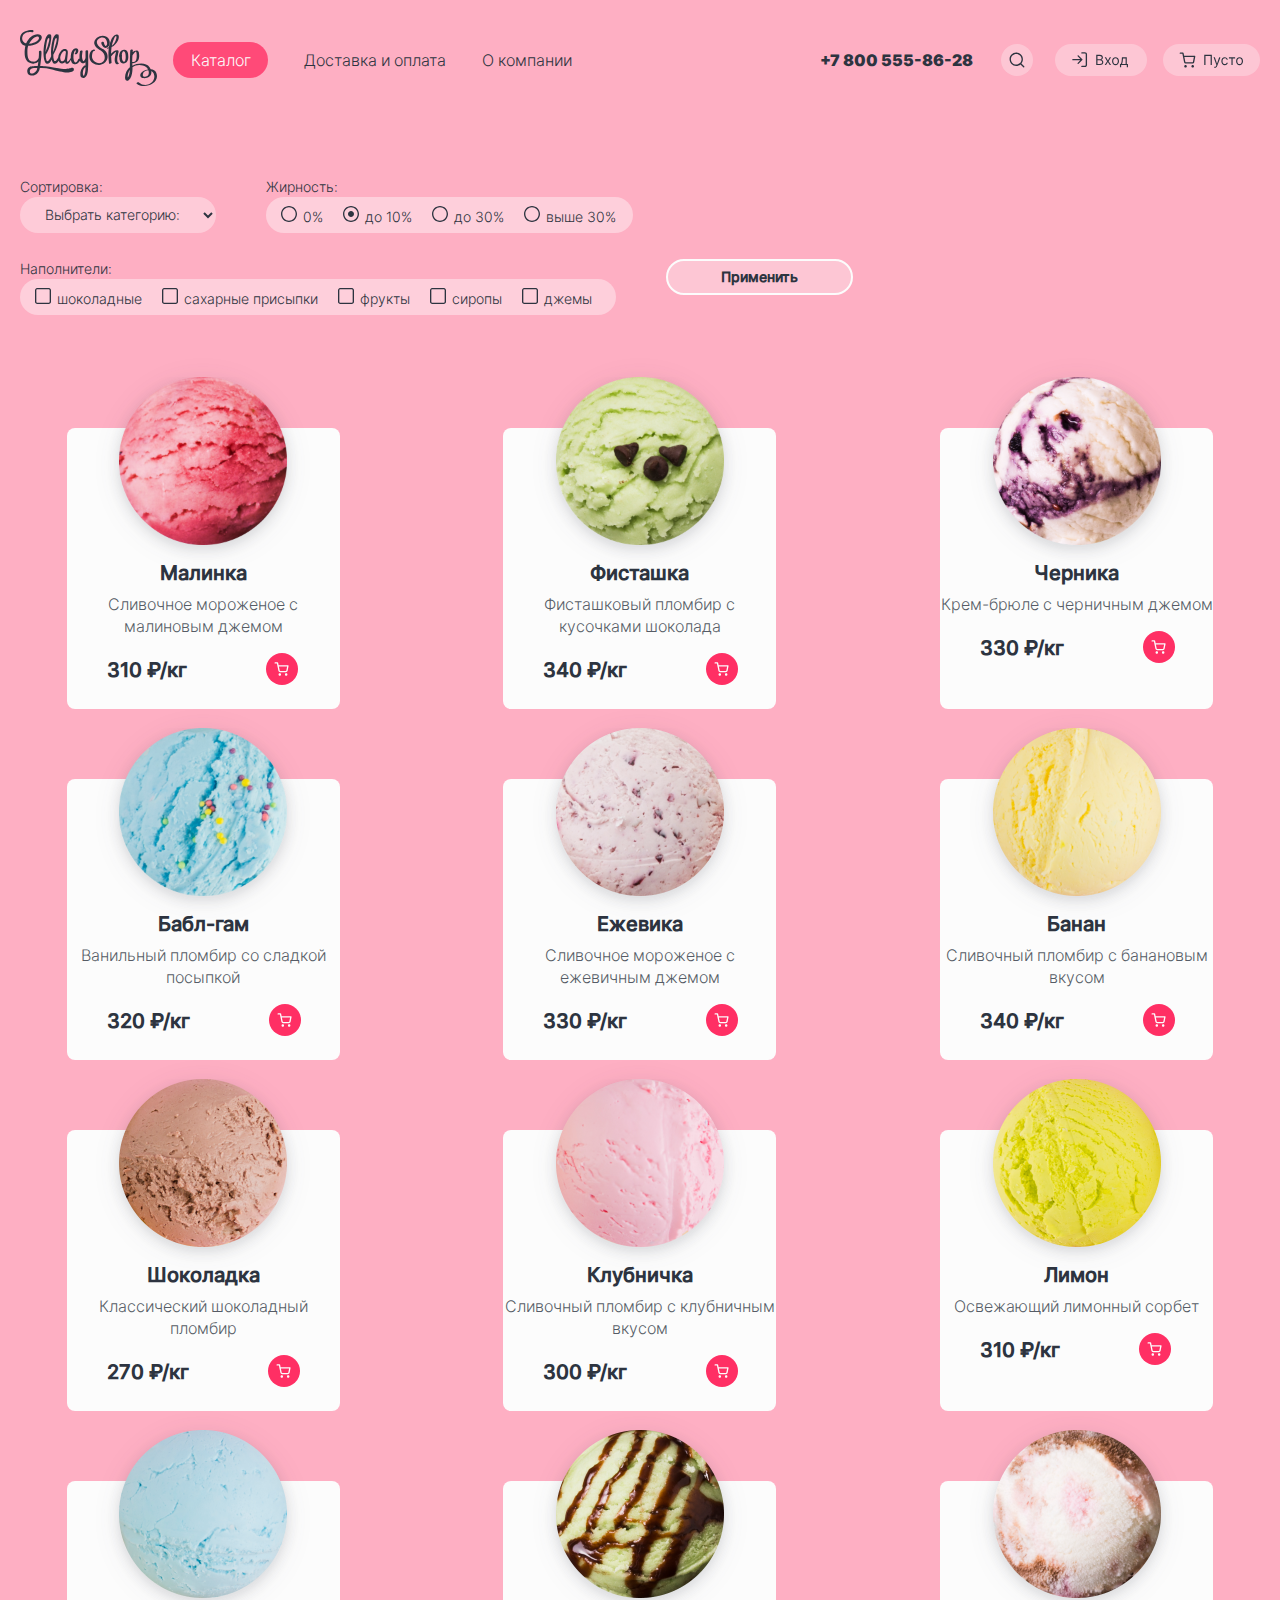
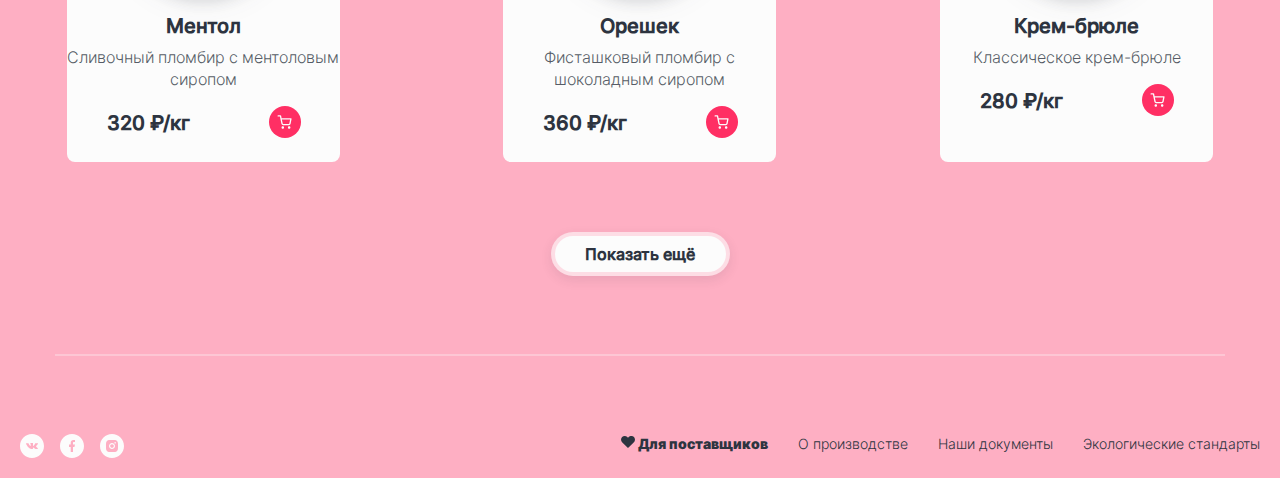
==== commit 1b328491: "Работа с поиском и категориями" ====
--- a/ice_cream_card/katalog.html
+++ b/ice_cream_card/katalog.html
@@ -7,7 +7,7 @@
     <link rel="stylesheet" href="style.css">
 </head>
 
-<body>
+<body class="pink" data-role="submissive">
 
     <header class="header">
         <div class="header-inner">
@@ -20,9 +20,17 @@
                 <a class="header-nav__link" href="#">О компании</a>
             </nav>
 
+            <!--Search-->
             <div class="header-authorization">
                 <div class="header-authorization__phone">+7 800 555-86-28</div>
-                <button class="header-authorization__search"></button>
+
+                <button class="header-authorization__search">
+                    <a class="header-authorization__search-link" href="#"></a>
+                </button>
+                <div class="header-search-block hide">
+                        <input class="header-search-input" type="text" name="search-phrase" id="search-phrase" placeholder="Поиск по сайту">
+                </div>
+
                 <a class="header-authorization__entrance" href="auth/index_entrance.html"></a>
                 <button class="header-authorization__basketButton"></button>
             </div> 
@@ -45,10 +53,11 @@
                 <div class="filter-title">Сортировка:</div>
                 <div class="filter-block">
                     <select class="filter-block__select">
-                        <option selected>по популярности</option>
-                        <option>сначала недорогие</option>
-                        <option>сначала дорогие</option>
-                        <option>по жирности</option>
+                        <option value="" selected>Выбрать категорию:</option>
+                        <option value="1">Ягодное</option>
+                        <option value="2">Ореховое</option>
+                        <option value="3">Сливочное</option>
+                        <option value="4">Цитрусовое</option>
                     </select>
                 </div>
             </div>
@@ -120,7 +129,7 @@
         </form>
     </div>
     
-    <div class="card-container" data-role="submissive">
+    <div class="card-container">
 
         Loading...
 
--- a/ice_cream_card/style.css
+++ b/ice_cream_card/style.css
@@ -23,8 +23,23 @@
 }
 
 body {
+    margin: 0;
+}
+
+.hide {
+	display: none;
+}
+
+.pink {
     background-color: #FEAFC3;
-    margin: 0;
+}
+
+.blue {
+    background-color: #69A9FF;
+}
+
+.yellow {
+    background-color: #FCC850;
 }
 
 
@@ -76,6 +91,55 @@
     display: flex;
     justify-content: end;
 }
+
+/*==========Search===========*/
+
+.header-authorization__search-link {
+    width: 100%;
+    height: 100%;
+    display: inline-block;
+}
+
+.header-search-block {
+    position: absolute;
+    margin-right: 15%;
+    margin-top: 3%;
+    padding-top: 24px;
+    padding-left: 15px;
+    width: 356px;
+    height: 96px;
+    background: #FCFCFC;
+    border-radius: 4px;
+    outline: none;
+    z-index: 1;
+}
+
+.header-search-input {
+    width: 324px;
+    height: 48px;
+    padding-left: 10px;
+    outline: none;
+
+    font-family: 'Inter-Light';
+    font-style: normal;
+    font-weight: 400;
+    font-size: 16px;
+    line-height: 20px;
+    border: 1px solid #B9B9B9;
+    border-radius: 3px;
+
+    color: #B9B9B9;
+}
+
+.header-authorization__search:hover,
+.header-authorization__search:focus {
+    background-color: rgba(255, 255, 255, 1);
+	outline: none;
+    border-radius: 50%;
+}
+
+
+
 
 .header-authorization__phone {
     padding: 0 14px;
@@ -1269,4 +1333,15 @@
     .filter {
         margin-bottom: 15%;
     }
+}
+
+@media (max-width: 457px) {
+    .header-authorization {
+        display: none;
+    }
+
+    .burger {
+        margin-left: auto;
+        width: 60px;
+    }
 }